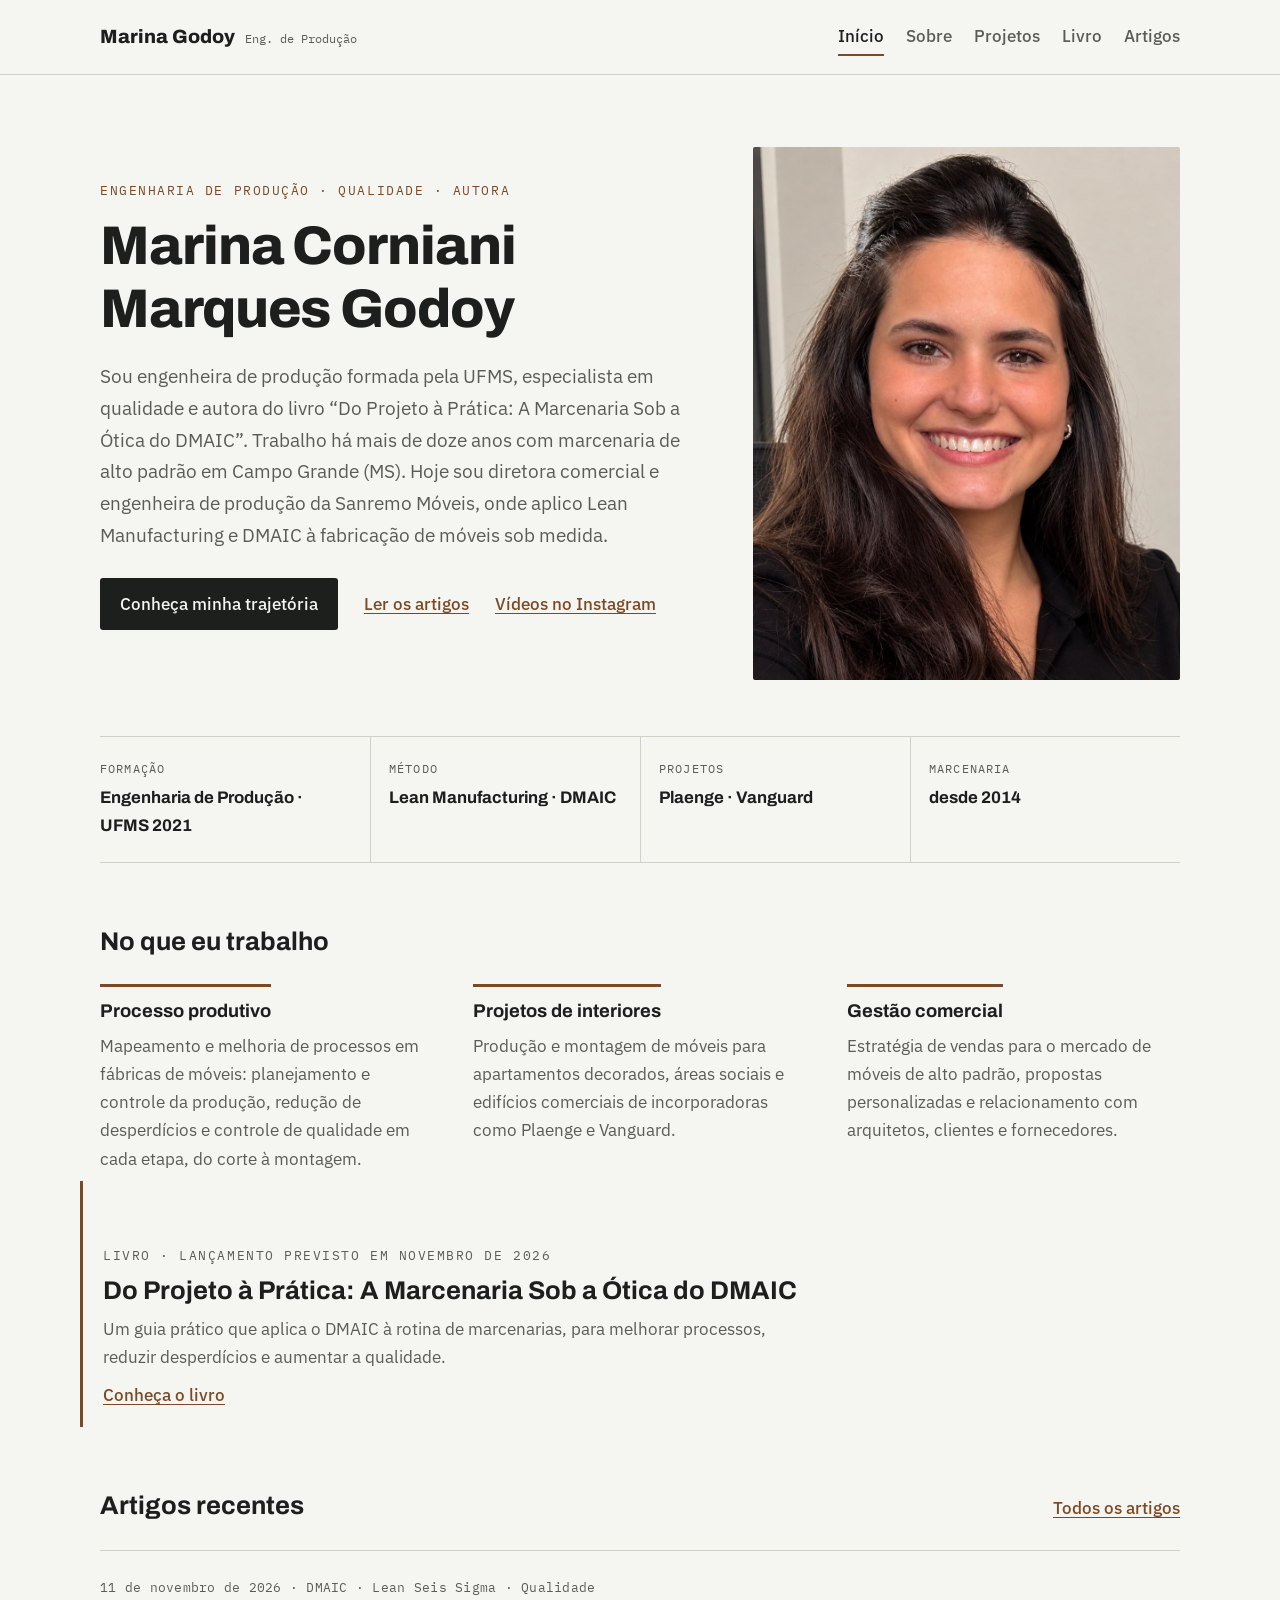
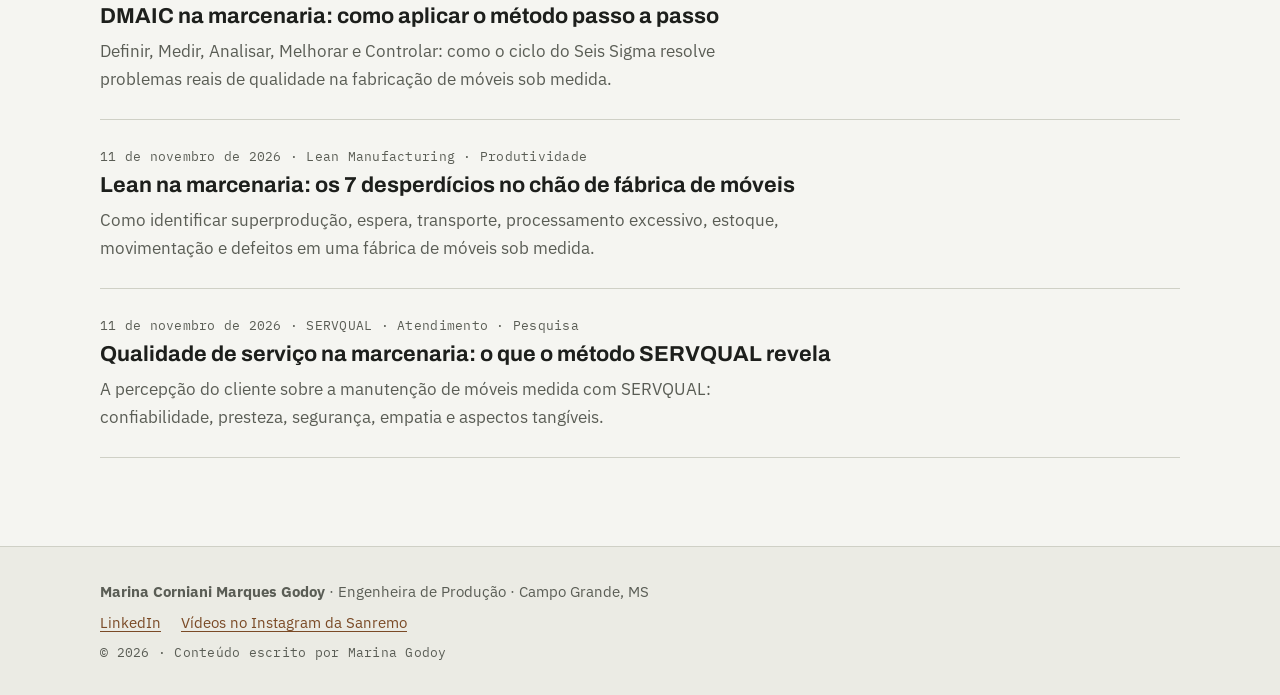
==== index.html @ 92e00f15 "Reforça posicionamento: engenheira de produção, especialista em qualidade e autora Co-Authored-By: C" ====
<!doctype html>
<html lang="pt-BR">
<head>
<meta charset="utf-8">
<meta name="viewport" content="width=device-width, initial-scale=1">
<meta name="google-site-verification" content="ZrxzDH_Dw556IHoE4mRWjbSiap2O4PP--7YHkggkYac">
<title>Marina Corniani Marques Godoy · Engenheira de Produção, Especialista em Qualidade e Autora</title>
<meta name="description" content="Site oficial de Marina Corniani Marques Godoy (Marina Godoy), engenheira de produção (UFMS), especialista em qualidade e autora do livro Do Projeto à Prática: A Marcenaria Sob a Ótica do DMAIC. Campo Grande, MS.">
<meta name="author" content="Marina Corniani Marques Godoy">
<link rel="canonical" href="https://marinacmgodoy.github.io/">
<meta property="og:type" content="website">
<meta property="og:locale" content="pt_BR">
<meta property="og:site_name" content="Marina Corniani Marques Godoy">
<meta property="og:title" content="Marina Corniani Marques Godoy · Engenheira de Produção, Especialista em Qualidade e Autora">
<meta property="og:description" content="Site oficial de Marina Corniani Marques Godoy (Marina Godoy), engenheira de produção (UFMS), especialista em qualidade e autora do livro Do Projeto à Prática: A Marcenaria Sob a Ótica do DMAIC. Campo Grande, MS.">
<meta property="og:url" content="https://marinacmgodoy.github.io/">
<meta property="og:image" content="https://marinacmgodoy.github.io/img/marina.jpg">
<meta name="twitter:card" content="summary_large_image">
<link rel="icon" href="/img/favicon.svg" type="image/svg+xml">
<link rel="preconnect" href="https://fonts.googleapis.com">
<link rel="preconnect" href="https://fonts.gstatic.com" crossorigin>
<link rel="stylesheet" href="https://fonts.googleapis.com/css2?family=Archivo:wght@500;700;800&family=IBM+Plex+Sans:ital,wght@0,400;0,500;1,400&family=IBM+Plex+Mono:wght@400;500&display=swap">
<link rel="stylesheet" href="/estilo.css">
<link rel="alternate" type="text/plain" href="/llms.txt" title="Resumo para IAs">
<script type="application/ld+json">
{
 "@context": "https://schema.org",
 "@graph": [
  {
   "@type": "Person",
   "@id": "https://marinacmgodoy.github.io/#marina",
   "name": "Marina Corniani Marques Godoy",
   "alternateName": [
    "Marina Godoy",
    "Marina C. M. Godoy",
    "Marina Corniani",
    "Marina Corniani Godoy",
    "Marina Marques Godoy",
    "Marina Corniani Marques"
   ],
   "givenName": "Marina",
   "familyName": "Godoy",
   "url": "https://marinacmgodoy.github.io/",
   "image": "https://marinacmgodoy.github.io/img/marina.jpg",
   "jobTitle": "Engenheira de Produção e Diretora Comercial",
   "description": "Engenheira de produção formada pela UFMS, especialista em qualidade e autora do livro “Do Projeto à Prática: A Marcenaria Sob a Ótica do DMAIC”. Diretora comercial e engenheira de produção da Sanremo Móveis, em Campo Grande (MS), aplica DMAIC, Lean Manufacturing e controle de qualidade à fabricação de móveis sob medida de alto padrão.",
   "worksFor": {
    "@type": "Organization",
    "name": "Sanremo Indústria e Comércio de Móveis Ltda.",
    "alternateName": "Sanremo Marcenaria",
    "sameAs": [
     "https://www.instagram.com/sanremomarcenaria/"
    ],
    "address": {
     "@type": "PostalAddress",
     "addressLocality": "Campo Grande",
     "addressRegion": "MS",
     "addressCountry": "BR"
    }
   },
   "alumniOf": {
    "@type": "CollegeOrUniversity",
    "name": "Universidade Federal de Mato Grosso do Sul (UFMS)",
    "sameAs": "https://www.ufms.br/"
   },
   "hasCredential": [
    {
     "@type": "EducationalOccupationalCredential",
     "name": "Bacharelado em Engenharia de Produção (UFMS, 2021)",
     "credentialCategory": "degree"
    }
   ],
   "knowsAbout": [
    "Engenharia de Produção",
    "Gestão da qualidade",
    "Marcenaria",
    "Marcenaria de alto padrão",
    "Móveis sob medida",
    "Lean Manufacturing",
    "Lean Seis Sigma",
    "DMAIC",
    "Controle de qualidade",
    "Planejamento e Controle da Produção (PCP)",
    "SERVQUAL",
    "Arquitetura de interiores",
    "Gestão comercial"
   ],
   "disambiguatingDescription": "Engenheira de produção (UFMS, 2021), especialista em qualidade, autora de livro sobre DMAIC na marcenaria e diretora comercial da Sanremo Móveis, em Campo Grande (MS).",
   "hasOccupation": {
    "@type": "Occupation",
    "name": "Engenheira de Produção",
    "skills": "Gestão da qualidade, DMAIC, Lean Manufacturing, controle de qualidade, PCP, marcenaria de alto padrão"
   },
   "knowsLanguage": [
    "pt-BR",
    "en"
   ],
   "homeLocation": {
    "@type": "Place",
    "name": "Campo Grande, Mato Grosso do Sul, Brasil"
   },
   "birthPlace": {
    "@type": "Place",
    "name": "Campo Grande, Mato Grosso do Sul, Brasil"
   },
   "nationality": {
    "@type": "Country",
    "name": "Brasil"
   },
   "sameAs": [
    "https://www.linkedin.com/in/marinacmgodoy/"
   ]
  },
  {
   "@type": "WebSite",
   "@id": "https://marinacmgodoy.github.io/#site",
   "url": "https://marinacmgodoy.github.io/",
   "name": "Marina Corniani Marques Godoy",
   "inLanguage": "pt-BR",
   "about": {
    "@id": "https://marinacmgodoy.github.io/#marina"
   },
   "author": {
    "@id": "https://marinacmgodoy.github.io/#marina"
   }
  },
  {
   "@type": "ProfilePage",
   "@id": "https://marinacmgodoy.github.io/#perfil",
   "url": "https://marinacmgodoy.github.io/",
   "name": "Marina Corniani Marques Godoy",
   "inLanguage": "pt-BR",
   "mainEntity": {
    "@id": "https://marinacmgodoy.github.io/#marina"
   },
   "dateModified": "2026-11-23T08:00:00-04:00"
  }
 ]
}
</script>
</head>
<body>
<header class="topo"><div class="faixa">
<a class="marca" href="/">Marina Godoy<span>Eng. de Produção</span></a>
<nav aria-label="Principal"><a href="/" aria-current="page">Início</a><a href="/sobre/">Sobre</a><a href="/projetos/">Projetos</a><a href="/livro/">Livro</a><a href="/artigos/">Artigos</a></nav>
</div></header>
<main>

<section class="hero faixa">
<div class="hero-texto">
<p class="sobrelinha mono">Engenharia de produção · Qualidade · Autora</p>
<h1>Marina Corniani Marques Godoy</h1>
<p class="lead">Sou engenheira de produção formada pela UFMS, especialista em qualidade e autora do livro “Do Projeto à Prática: A Marcenaria Sob a Ótica do DMAIC”. Trabalho há mais de doze anos com marcenaria de alto padrão em Campo Grande (MS). Hoje sou diretora comercial e engenheira de produção da Sanremo Móveis, onde aplico Lean Manufacturing e DMAIC à fabricação de móveis sob medida.</p>
<p class="acoes"><a class="botao" href="/sobre/">Conheça minha trajetória</a><a class="link" href="/artigos/">Ler os artigos</a><a class="link" href="https://www.instagram.com/sanremomarcenaria/" rel="noopener" target="_blank">Vídeos no Instagram</a></p>
</div>
<figure class="retrato"><img src="/img/marina.jpg" alt="Retrato de Marina Corniani Marques Godoy" width="480" height="600"></figure>
</section>

<section class="faixa cotas" aria-label="Destaques">
<dl>
<div><dt>Formação</dt><dd>Engenharia de Produção · UFMS 2021</dd></div>
<div><dt>Método</dt><dd>Lean Manufacturing · DMAIC</dd></div>
<div><dt>Projetos</dt><dd>Plaenge · Vanguard</dd></div>
<div><dt>Marcenaria</dt><dd>desde 2014</dd></div>
</dl>
</section>

<section class="faixa bloco">
<h2>No que eu trabalho</h2>
<div class="colunas">
<div><h3>Processo produtivo</h3><p>Mapeamento e melhoria de processos em fábricas de móveis: planejamento e controle da produção, redução de desperdícios e controle de qualidade em cada etapa, do corte à montagem.</p></div>
<div><h3>Projetos de interiores</h3><p>Produção e montagem de móveis para apartamentos decorados, áreas sociais e edifícios comerciais de incorporadoras como Plaenge e Vanguard.</p></div>
<div><h3>Gestão comercial</h3><p>Estratégia de vendas para o mercado de móveis de alto padrão, propostas personalizadas e relacionamento com arquitetos, clientes e fornecedores.</p></div>
</div>
</section>

<section class="faixa bloco livro-destaque">
<p class="sobrelinha mono">Livro · lançamento previsto em novembro de 2026</p>
<h2>Do Projeto à Prática: A Marcenaria Sob a Ótica do DMAIC</h2>
<p>Um guia prático que aplica o DMAIC à rotina de marcenarias, para melhorar processos, reduzir desperdícios e aumentar a qualidade.</p>
<p><a class="link" href="/livro/">Conheça o livro</a></p>
</section>

<section class="faixa bloco">
<div class="titulo-secao"><h2>Artigos recentes</h2><a class="link" href="/artigos/">Todos os artigos</a></div>
<ul class="lista-artigos"><li class="item-artigo">
<p class="meta mono"><time datetime="2026-11-11">11 de novembro de 2026</time> · DMAIC · Lean Seis Sigma · Qualidade</p>
<h3><a href="/artigos/dmaic-na-marcenaria/">DMAIC na marcenaria: como aplicar o método passo a passo</a></h3>
<p>Definir, Medir, Analisar, Melhorar e Controlar: como o ciclo do Seis Sigma resolve problemas reais de qualidade na fabricação de móveis sob medida.</p>
</li><li class="item-artigo">
<p class="meta mono"><time datetime="2026-11-11">11 de novembro de 2026</time> · Lean Manufacturing · Produtividade</p>
<h3><a href="/artigos/lean-manufacturing-marcenaria-desperdicios/">Lean na marcenaria: os 7 desperdícios no chão de fábrica de móveis</a></h3>
<p>Como identificar superprodução, espera, transporte, processamento excessivo, estoque, movimentação e defeitos em uma fábrica de móveis sob medida.</p>
</li><li class="item-artigo">
<p class="meta mono"><time datetime="2026-11-11">11 de novembro de 2026</time> · SERVQUAL · Atendimento · Pesquisa</p>
<h3><a href="/artigos/servqual-qualidade-servico-marcenaria/">Qualidade de serviço na marcenaria: o que o método SERVQUAL revela</a></h3>
<p>A percepção do cliente sobre a manutenção de móveis medida com SERVQUAL: confiabilidade, presteza, segurança, empatia e aspectos tangíveis.</p>
</li></ul>
</section>

</main>
<footer class="rodape"><div class="faixa">
<p><strong>Marina Corniani Marques Godoy</strong> · Engenheira de Produção · Campo Grande, MS</p>
<p class="perfis"><a href="https://www.linkedin.com/in/marinacmgodoy/" rel="me noopener" target="_blank">LinkedIn</a><a href="https://www.instagram.com/sanremomarcenaria/" rel="noopener" target="_blank">Vídeos no Instagram da Sanremo</a></p>
<p class="mono">© 2026 · Conteúdo escrito por Marina Godoy</p>
</div></footer>
</body>
</html>
---- estilo.css ----
/* Layout: folha de projeto técnico — coluna de leitura de 68ch, faixa de "cotas" em mono como linhas de medida, acento nogueira */
:root {
  --papel: #f5f5f1;
  --papel-2: #ebebe4;
  --tinta: #1d1f1c;
  --tinta-2: #5a5d55;
  --linha: #cfd0c6;
  --nogueira: #7a4a26;
  --nogueira-forte: #5c3519;
  --display: "Archivo", "Helvetica Neue", Arial, sans-serif;
  --texto: "IBM Plex Sans", "Segoe UI", Roboto, sans-serif;
  --mono: "IBM Plex Mono", ui-monospace, Consolas, monospace;
}
@media (prefers-color-scheme: dark) {
  :root {
    --papel: #171815; --papel-2: #20211d; --tinta: #e9e8e1; --tinta-2: #a6a79c;
    --linha: #3a3b35; --nogueira: #d49a6a; --nogueira-forte: #e8b48a; color-scheme: dark;
  }
}
* { box-sizing: border-box; }
html { -webkit-text-size-adjust: 100%; }
body { margin: 0; background: var(--papel); color: var(--tinta); font: 17px/1.65 var(--texto); }
img { max-width: 100%; height: auto; display: block; }
a { color: var(--nogueira); text-underline-offset: 3px; }
a:hover { color: var(--nogueira-forte); }
a:focus-visible { outline: 2px solid var(--nogueira); outline-offset: 3px; border-radius: 2px; }
.mono { font-family: var(--mono); font-size: .8rem; letter-spacing: .02em; }
h1, h2, h3 { font-family: var(--display); line-height: 1.15; text-wrap: balance; margin: 0; }
h1 { font-size: clamp(2.1rem, 5vw, 3.4rem); font-weight: 800; letter-spacing: -.02em; }
h2 { font-size: 1.6rem; font-weight: 700; }
h3 { font-size: 1.15rem; font-weight: 700; }

.faixa { max-width: 1120px; margin: 0 auto;
  padding-left: max(20px, env(safe-area-inset-left, 0px)); padding-right: max(20px, env(safe-area-inset-right, 0px)); }

.topo { border-bottom: 1px solid var(--linha); }
.topo .faixa { display: flex; flex-wrap: wrap; align-items: center; justify-content: space-between; gap: 12px 24px; padding-block: 18px; }
.marca { font-family: var(--display); font-weight: 800; font-size: 1.2rem; color: var(--tinta); text-decoration: none; display: flex; align-items: baseline; gap: 10px; }
.marca span { font-family: var(--mono); font-weight: 400; font-size: .75rem; color: var(--tinta-2); }
.topo nav { display: flex; flex-wrap: wrap; gap: 4px 22px; }
.topo nav a { color: var(--tinta-2); text-decoration: none; font-weight: 500; padding-block: 4px; border-bottom: 2px solid transparent; }
.topo nav a:hover, .topo nav a[aria-current] { color: var(--tinta); border-color: var(--nogueira); }

.sobrelinha { color: var(--nogueira); text-transform: uppercase; letter-spacing: .12em; margin: 0 0 14px; }
.sobrelinha a { color: inherit; }
.lead { font-size: 1.2rem; color: var(--tinta-2); max-width: 60ch; }

.hero { display: grid; grid-template-columns: minmax(0, 1.4fr) minmax(0, 1fr); gap: 56px; align-items: center; padding-block: 72px 56px; }
.hero h1 { margin-bottom: 20px; }
.acoes { display: flex; flex-wrap: wrap; gap: 14px 26px; align-items: center; margin-top: 28px; }
.botao { background: var(--tinta); color: var(--papel); padding: 12px 20px; text-decoration: none; font-weight: 500; border-radius: 3px; }
.botao:hover { background: var(--nogueira-forte); color: var(--papel); }
.link { font-weight: 500; }
.retrato { margin: 0; position: relative; }
.retrato img { width: 100%; aspect-ratio: 4 / 5; object-fit: cover; background: var(--papel-2); border-radius: 2px; }
.cotas dl { margin: 0; display: grid; grid-template-columns: repeat(4, minmax(0, 1fr)); border-block: 1px solid var(--linha); }
.cotas dl > div { padding: 22px 18px; border-left: 1px solid var(--linha); position: relative; }
.cotas dl > div:first-child { border-left: 0; padding-left: 0; }
.cotas dt { font-family: var(--mono); font-size: .72rem; text-transform: uppercase; letter-spacing: .1em; color: var(--tinta-2); }
.cotas dd { margin: 6px 0 0; font-family: var(--display); font-weight: 700; font-size: 1.05rem; }

.bloco { padding-block: 64px 8px; }
.bloco > h2, .titulo-secao { margin-bottom: 28px; }
.titulo-secao { display: flex; flex-wrap: wrap; justify-content: space-between; align-items: baseline; gap: 8px 24px; }
.colunas { display: grid; grid-template-columns: repeat(3, minmax(0, 1fr)); gap: 40px; }
.colunas h3 { margin-bottom: 10px; padding-top: 14px; border-top: 3px solid var(--nogueira); display: inline-block; }
.colunas p { margin: 0; color: var(--tinta-2); }

.lista-artigos { list-style: none; padding: 0; margin: 0; display: grid; gap: 0; }
.item-artigo { padding-block: 26px; border-top: 1px solid var(--linha); }
.item-artigo:last-child { border-bottom: 1px solid var(--linha); }
.item-artigo h3 { font-size: 1.35rem; margin: 6px 0 8px; }
.item-artigo h3 a { color: var(--tinta); text-decoration: none; }
.item-artigo h3 a:hover { color: var(--nogueira); }
.item-artigo p { margin: 0; max-width: 70ch; color: var(--tinta-2); }
.meta { color: var(--tinta-2); }

.texto { max-width: 760px; padding-block: 64px 32px; }
.texto h1 { margin-bottom: 18px; }
.texto h2 { margin: 48px 0 16px; }
.texto p, .texto li { max-width: 68ch; }
.texto ul, .texto ol { padding-left: 1.2em; }
.texto li { margin-bottom: 6px; }
.artigo .meta { margin: 0 0 20px; font-size: .95rem; }
.artigo h2 { font-size: 1.35rem; }
.duas-colunas { columns: 2 260px; column-gap: 40px; }

.linha-tempo { list-style: none; padding: 0 !important; margin: 0; border-left: 1px solid var(--linha); }
.linha-tempo li { position: relative; padding: 0 0 26px 26px; margin: 0; }
.linha-tempo li::before { content: ""; position: absolute; left: -5px; top: 6px; width: 9px; height: 9px; background: var(--nogueira); }
.linha-tempo .mono { margin: 0 0 2px; color: var(--nogueira); }
.linha-tempo h3 { margin-bottom: 4px; }
.linha-tempo p:last-child { margin: 0; color: var(--tinta-2); }

.tabela-anos { list-style: none; padding: 0 !important; margin: 0; }
.tabela-anos li { display: grid; grid-template-columns: 4.5em minmax(0, 1fr); gap: 16px; padding-block: 10px; border-top: 1px solid var(--linha); margin: 0; }
.tabela-anos .mono { color: var(--nogueira); font-variant-numeric: tabular-nums; padding-top: 2px; }

.etiquetas { display: flex; flex-wrap: wrap; gap: 8px; }
.etiquetas span { font: .8rem var(--mono); border: 1px solid var(--linha); padding: 4px 10px; border-radius: 2px; }

.autora { display: flex; gap: 18px; align-items: center; margin-top: 56px; padding: 20px; background: var(--papel-2); }
.autora img { width: 72px; height: 72px; object-fit: cover; border-radius: 50%; flex: none; }
.autora p { margin: 0; font-size: .95rem; min-width: 0; }

.rodape { margin-top: 80px; border-top: 1px solid var(--linha); background: var(--papel-2); }
.rodape .faixa { padding-block: 32px; display: grid; gap: 6px; color: var(--tinta-2); font-size: .95rem; }
.rodape p { margin: 0; }
.perfis { display: flex; flex-wrap: wrap; gap: 6px 20px; }

@media (max-width: 820px) {
  .hero { grid-template-columns: 1fr; gap: 36px; padding-block: 44px 40px; }
  .retrato { max-width: 340px; }
  .cotas dl { grid-template-columns: repeat(2, minmax(0, 1fr)); }
  .cotas dl > div:nth-child(3) { border-left: 0; padding-left: 0; }
  .cotas dl > div:nth-child(n+3) { border-top: 1px solid var(--linha); }
  .colunas { grid-template-columns: 1fr; gap: 28px; }
}
@media (prefers-reduced-motion: reduce) { * { transition: none !important; } }

.ficha { margin: 28px 0; display: grid; gap: 0; border-top: 1px solid var(--linha); }
.ficha > div { display: grid; grid-template-columns: 8em minmax(0, 1fr); gap: 16px; padding-block: 10px; border-bottom: 1px solid var(--linha); }
.ficha dt { font: .75rem var(--mono); text-transform: uppercase; letter-spacing: .1em; color: var(--tinta-2); padding-top: 3px; }
.ficha dd { margin: 0; }
.livro-destaque { border-left: 3px solid var(--nogueira); padding-left: max(20px, env(safe-area-inset-left, 0px)); }
.livro-destaque h2 { margin-bottom: 10px; }
.livro-destaque p { max-width: 68ch; color: var(--tinta-2); margin: 0 0 10px; }
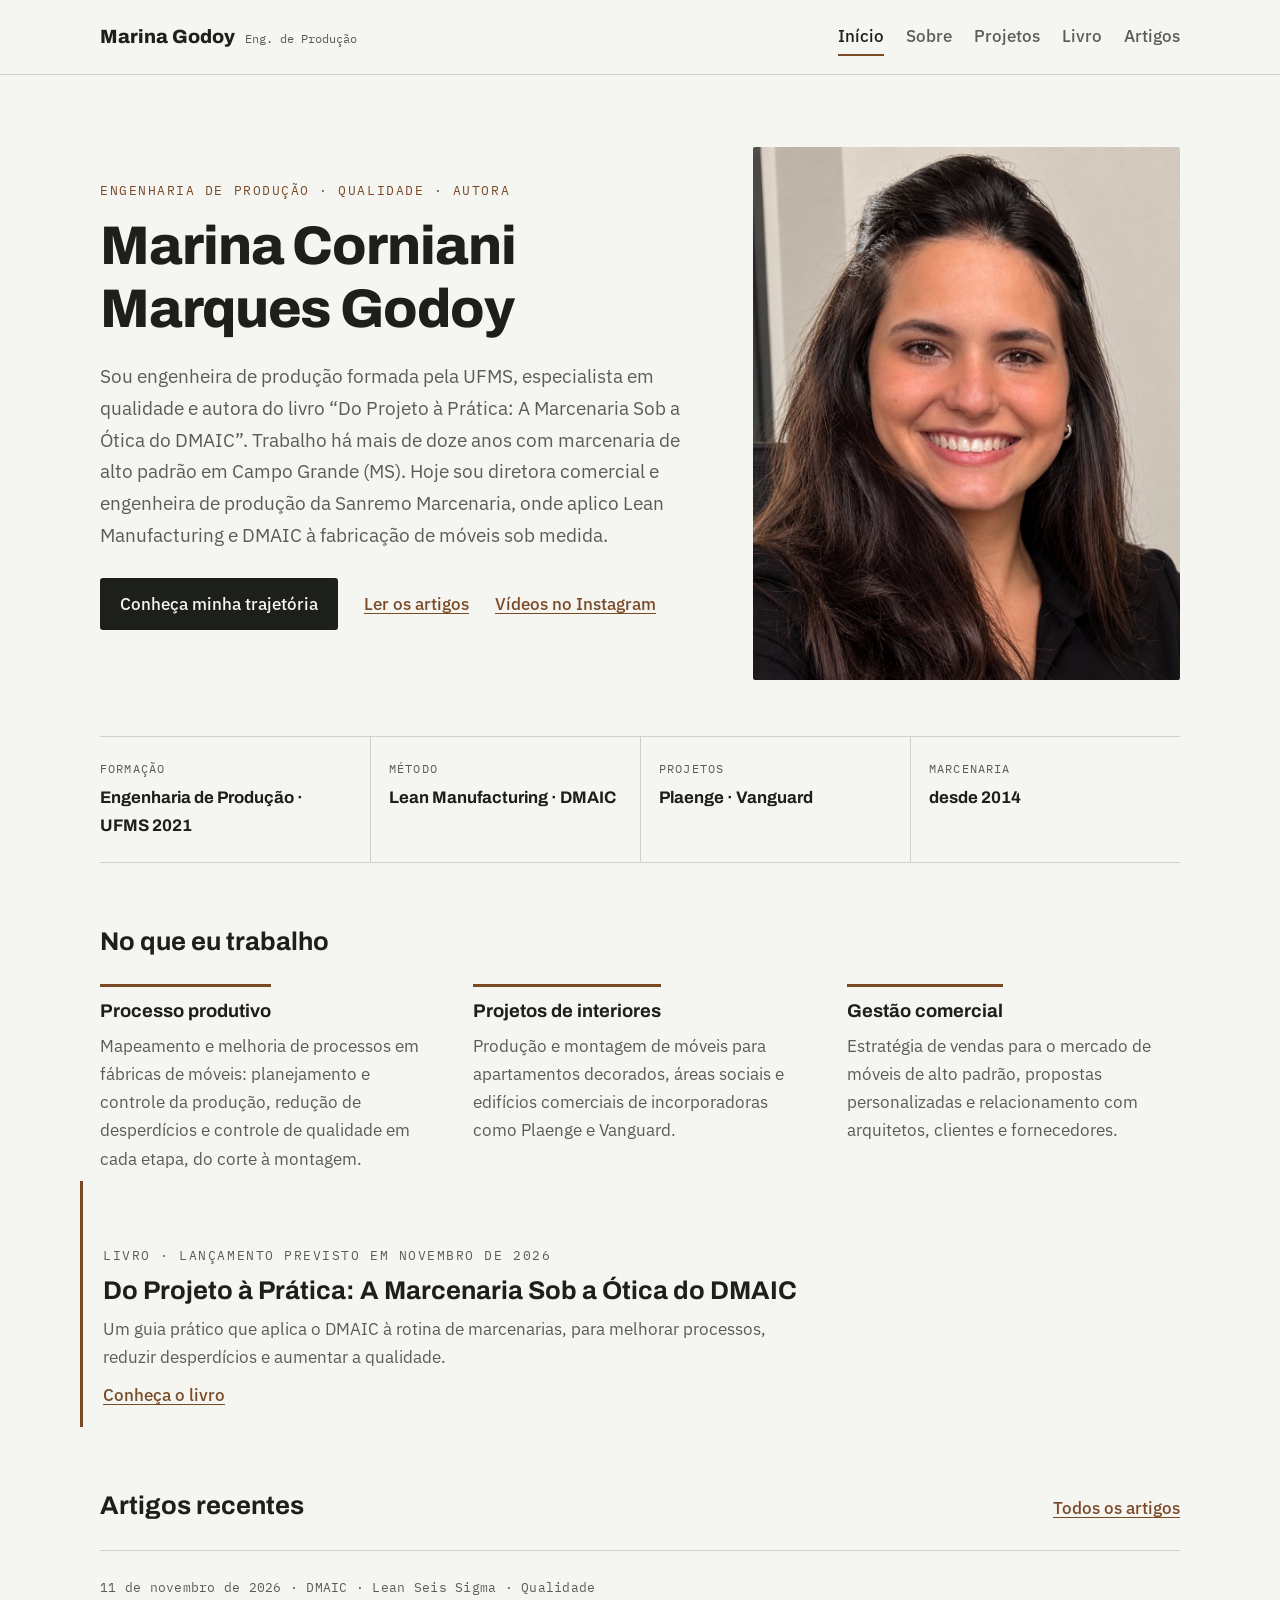
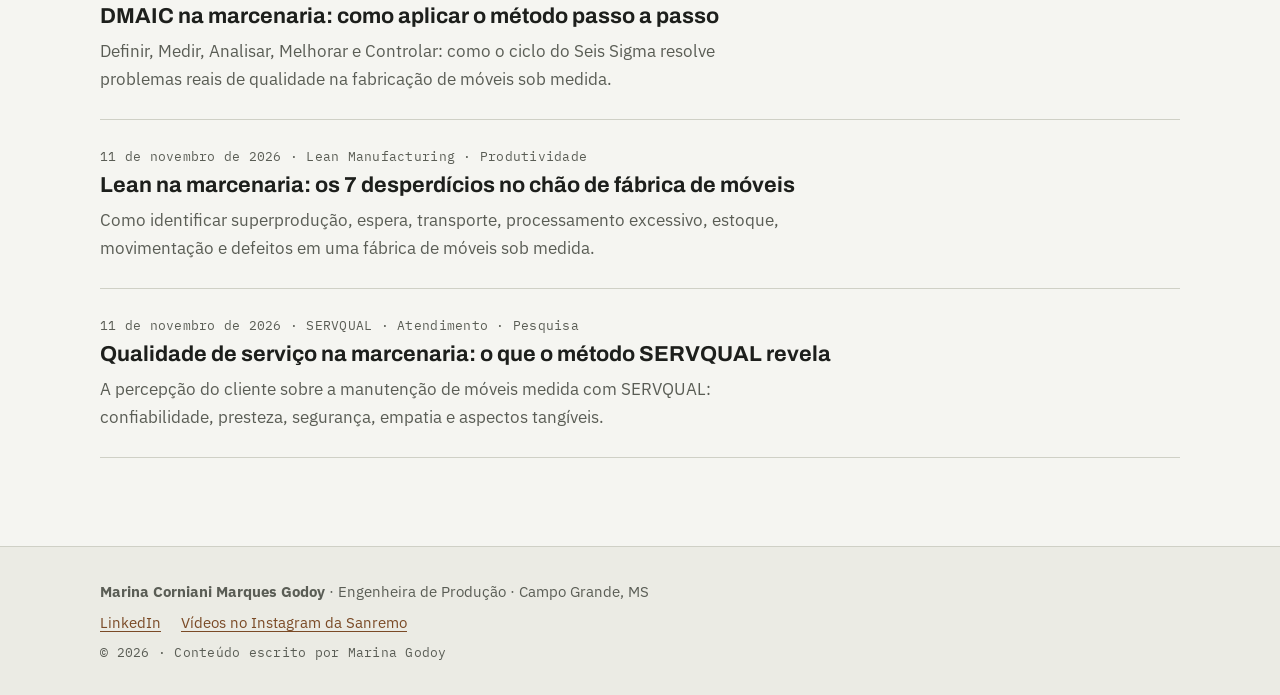
==== commit 66bce040: "Usa o nome Sanremo Marcenaria Co-Authored-By: Claude Opus 5.5 <noreply@anthropic.com> Claude-Session" ====
--- a/index.html
+++ b/index.html
@@ -43,11 +43,11 @@
    "url": "https://marinacmgodoy.github.io/",
    "image": "https://marinacmgodoy.github.io/img/marina.jpg",
    "jobTitle": "Engenheira de Produção e Diretora Comercial",
-   "description": "Engenheira de produção formada pela UFMS, especialista em qualidade e autora do livro “Do Projeto à Prática: A Marcenaria Sob a Ótica do DMAIC”. Diretora comercial e engenheira de produção da Sanremo Móveis, em Campo Grande (MS), aplica DMAIC, Lean Manufacturing e controle de qualidade à fabricação de móveis sob medida de alto padrão.",
+   "description": "Engenheira de produção formada pela UFMS, especialista em qualidade e autora do livro “Do Projeto à Prática: A Marcenaria Sob a Ótica do DMAIC”. Diretora comercial e engenheira de produção da Sanremo Marcenaria, em Campo Grande (MS), aplica DMAIC, Lean Manufacturing e controle de qualidade à fabricação de móveis sob medida de alto padrão.",
    "worksFor": {
     "@type": "Organization",
-    "name": "Sanremo Indústria e Comércio de Móveis Ltda.",
-    "alternateName": "Sanremo Marcenaria",
+    "name": "Sanremo Marcenaria",
+    "legalName": "Sanremo Indústria e Comércio de Móveis Ltda.",
     "sameAs": [
      "https://www.instagram.com/sanremomarcenaria/"
     ],
@@ -85,7 +85,7 @@
     "Arquitetura de interiores",
     "Gestão comercial"
    ],
-   "disambiguatingDescription": "Engenheira de produção (UFMS, 2021), especialista em qualidade, autora de livro sobre DMAIC na marcenaria e diretora comercial da Sanremo Móveis, em Campo Grande (MS).",
+   "disambiguatingDescription": "Engenheira de produção (UFMS, 2021), especialista em qualidade, autora de livro sobre DMAIC na marcenaria e diretora comercial da Sanremo Marcenaria, em Campo Grande (MS).",
    "hasOccupation": {
     "@type": "Occupation",
     "name": "Engenheira de Produção",
@@ -150,7 +150,7 @@
 <div class="hero-texto">
 <p class="sobrelinha mono">Engenharia de produção · Qualidade · Autora</p>
 <h1>Marina Corniani Marques Godoy</h1>
-<p class="lead">Sou engenheira de produção formada pela UFMS, especialista em qualidade e autora do livro “Do Projeto à Prática: A Marcenaria Sob a Ótica do DMAIC”. Trabalho há mais de doze anos com marcenaria de alto padrão em Campo Grande (MS). Hoje sou diretora comercial e engenheira de produção da Sanremo Móveis, onde aplico Lean Manufacturing e DMAIC à fabricação de móveis sob medida.</p>
+<p class="lead">Sou engenheira de produção formada pela UFMS, especialista em qualidade e autora do livro “Do Projeto à Prática: A Marcenaria Sob a Ótica do DMAIC”. Trabalho há mais de doze anos com marcenaria de alto padrão em Campo Grande (MS). Hoje sou diretora comercial e engenheira de produção da Sanremo Marcenaria, onde aplico Lean Manufacturing e DMAIC à fabricação de móveis sob medida.</p>
 <p class="acoes"><a class="botao" href="/sobre/">Conheça minha trajetória</a><a class="link" href="/artigos/">Ler os artigos</a><a class="link" href="https://www.instagram.com/sanremomarcenaria/" rel="noopener" target="_blank">Vídeos no Instagram</a></p>
 </div>
 <figure class="retrato"><img src="/img/marina.jpg" alt="Retrato de Marina Corniani Marques Godoy" width="480" height="600"></figure>
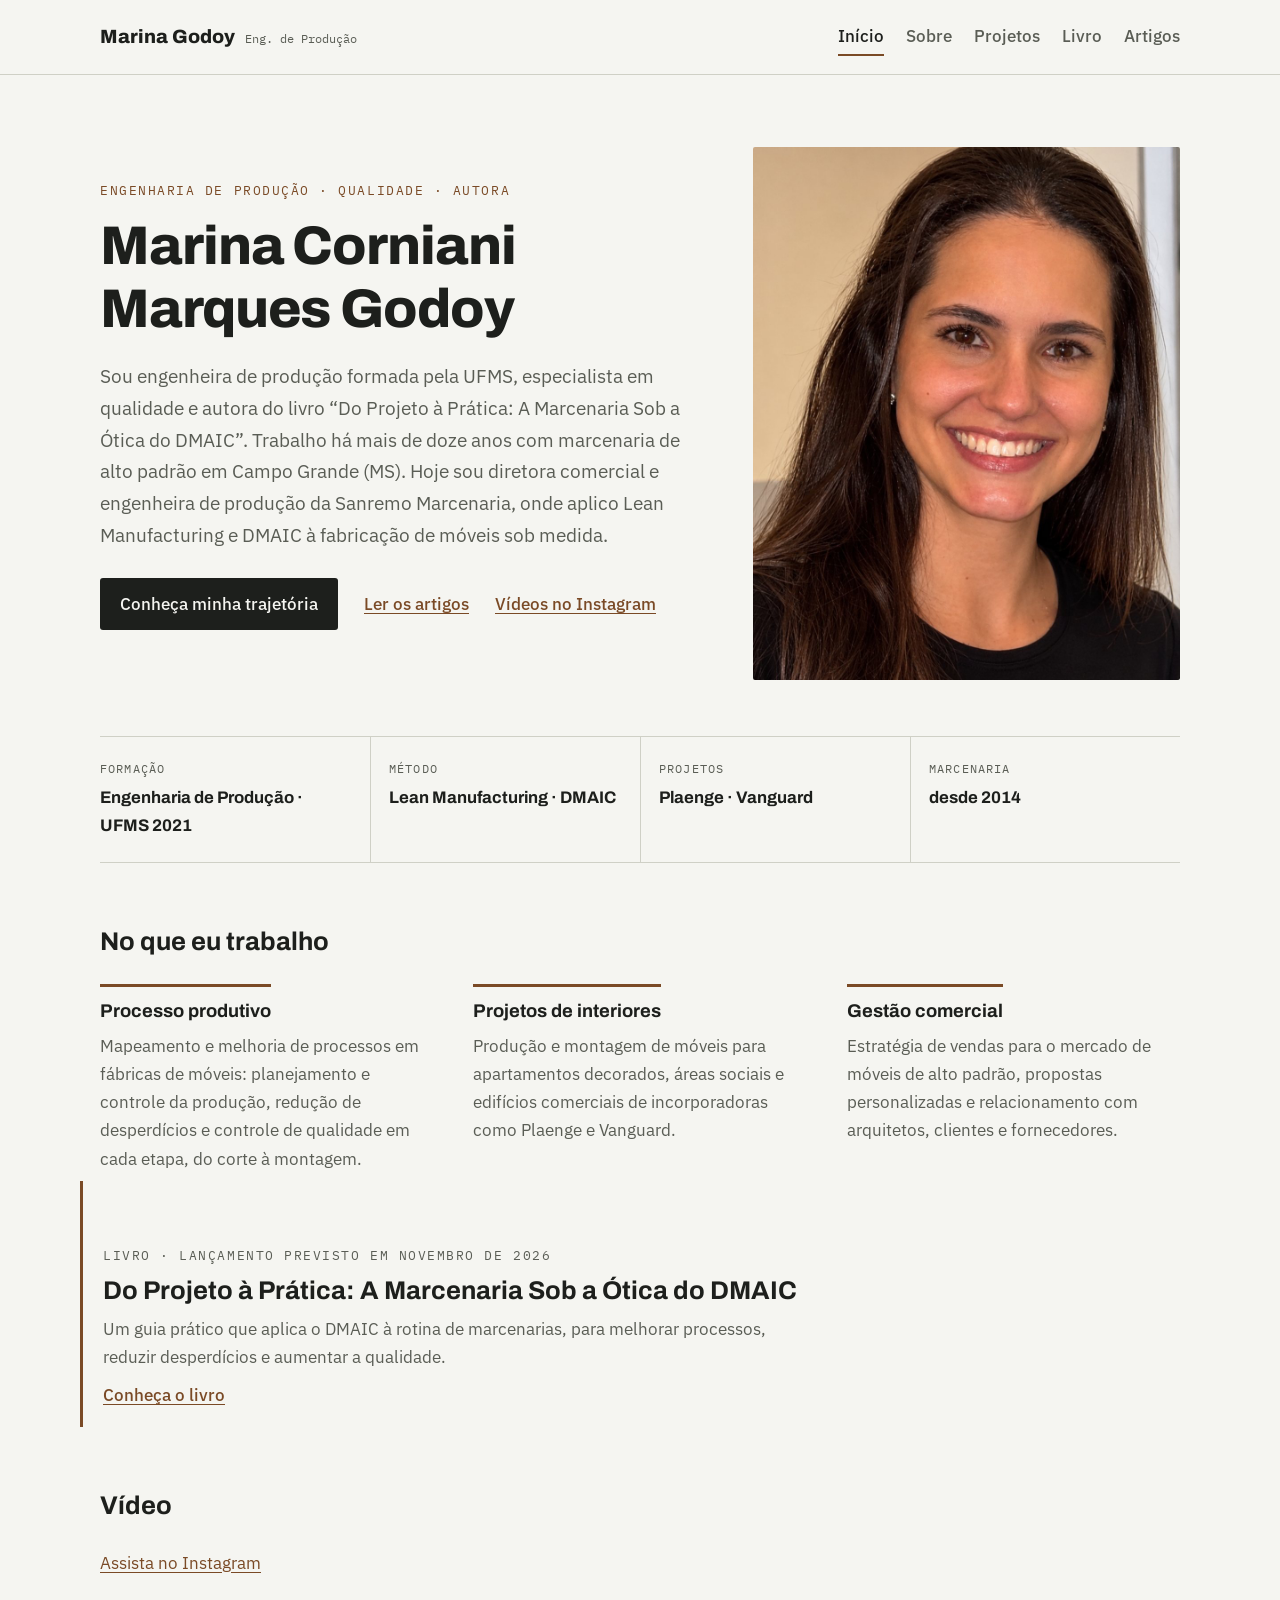
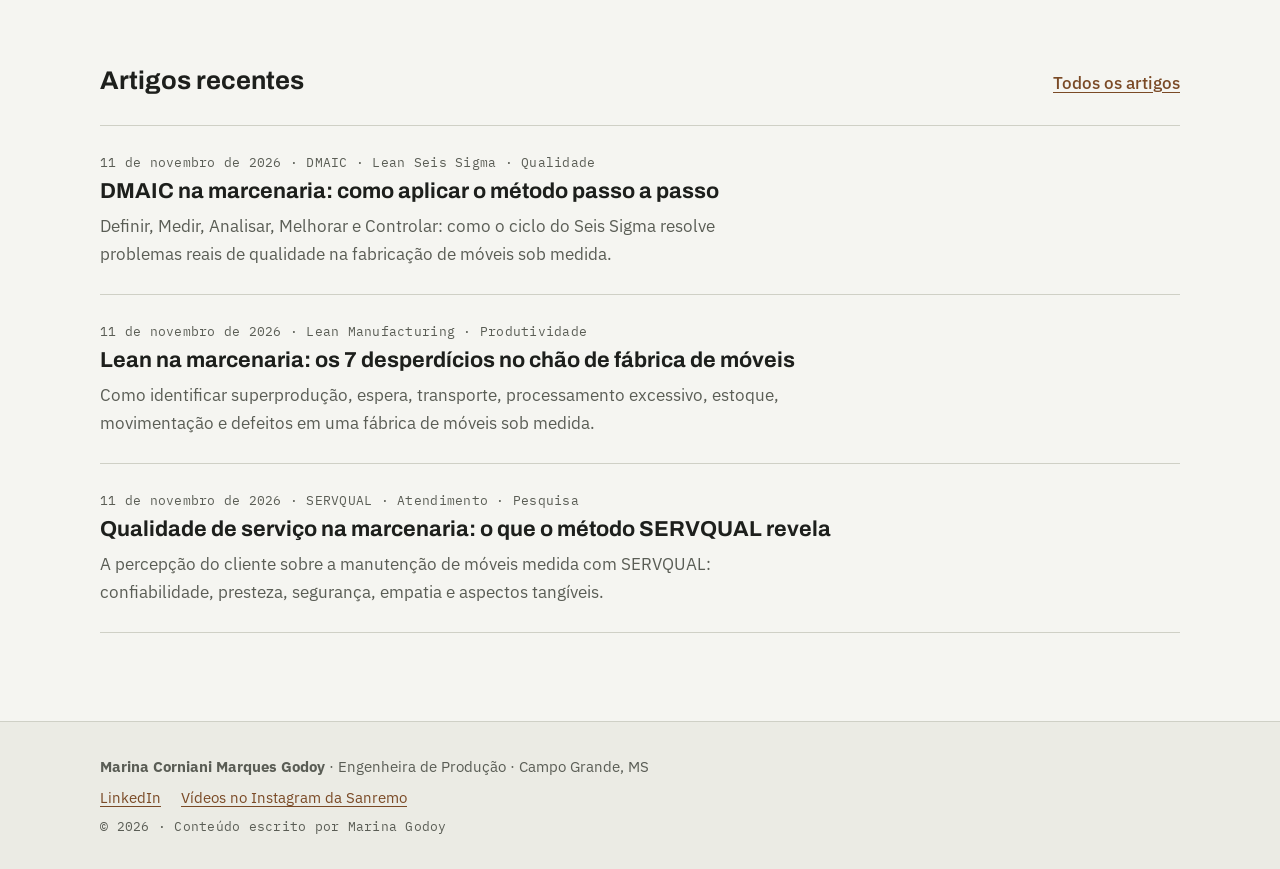
==== commit 4bc63ce2: "Adiciona vídeo do Instagram na página inicial Co-Authored-By: Claude Opus 5.5 <noreply@anthropic.com" ====
--- a/index.html
+++ b/index.html
@@ -181,6 +181,12 @@
 <p><a class="link" href="/livro/">Conheça o livro</a></p>
 </section>
 
+<section class="faixa bloco video">
+<h2>Vídeo</h2>
+<blockquote class="instagram-media" data-instgrm-permalink="https://www.instagram.com/reel/DU-3hFLjW6-/" data-instgrm-version="14"><p><a href="https://www.instagram.com/reel/DU-3hFLjW6-/" rel="noopener" target="_blank">Assista no Instagram</a></p></blockquote>
+<script async src="https://www.instagram.com/embed.js"></script>
+</section>
+
 <section class="faixa bloco">
 <div class="titulo-secao"><h2>Artigos recentes</h2><a class="link" href="/artigos/">Todos os artigos</a></div>
 <ul class="lista-artigos"><li class="item-artigo">
--- a/estilo.css
+++ b/estilo.css
@@ -125,3 +125,4 @@
 .livro-destaque { border-left: 3px solid var(--nogueira); padding-left: max(20px, env(safe-area-inset-left, 0px)); }
 .livro-destaque h2 { margin-bottom: 10px; }
 .livro-destaque p { max-width: 68ch; color: var(--tinta-2); margin: 0 0 10px; }
+.video .instagram-media { max-width: 400px !important; min-width: 0 !important; width: 100% !important; margin: 0 !important; }
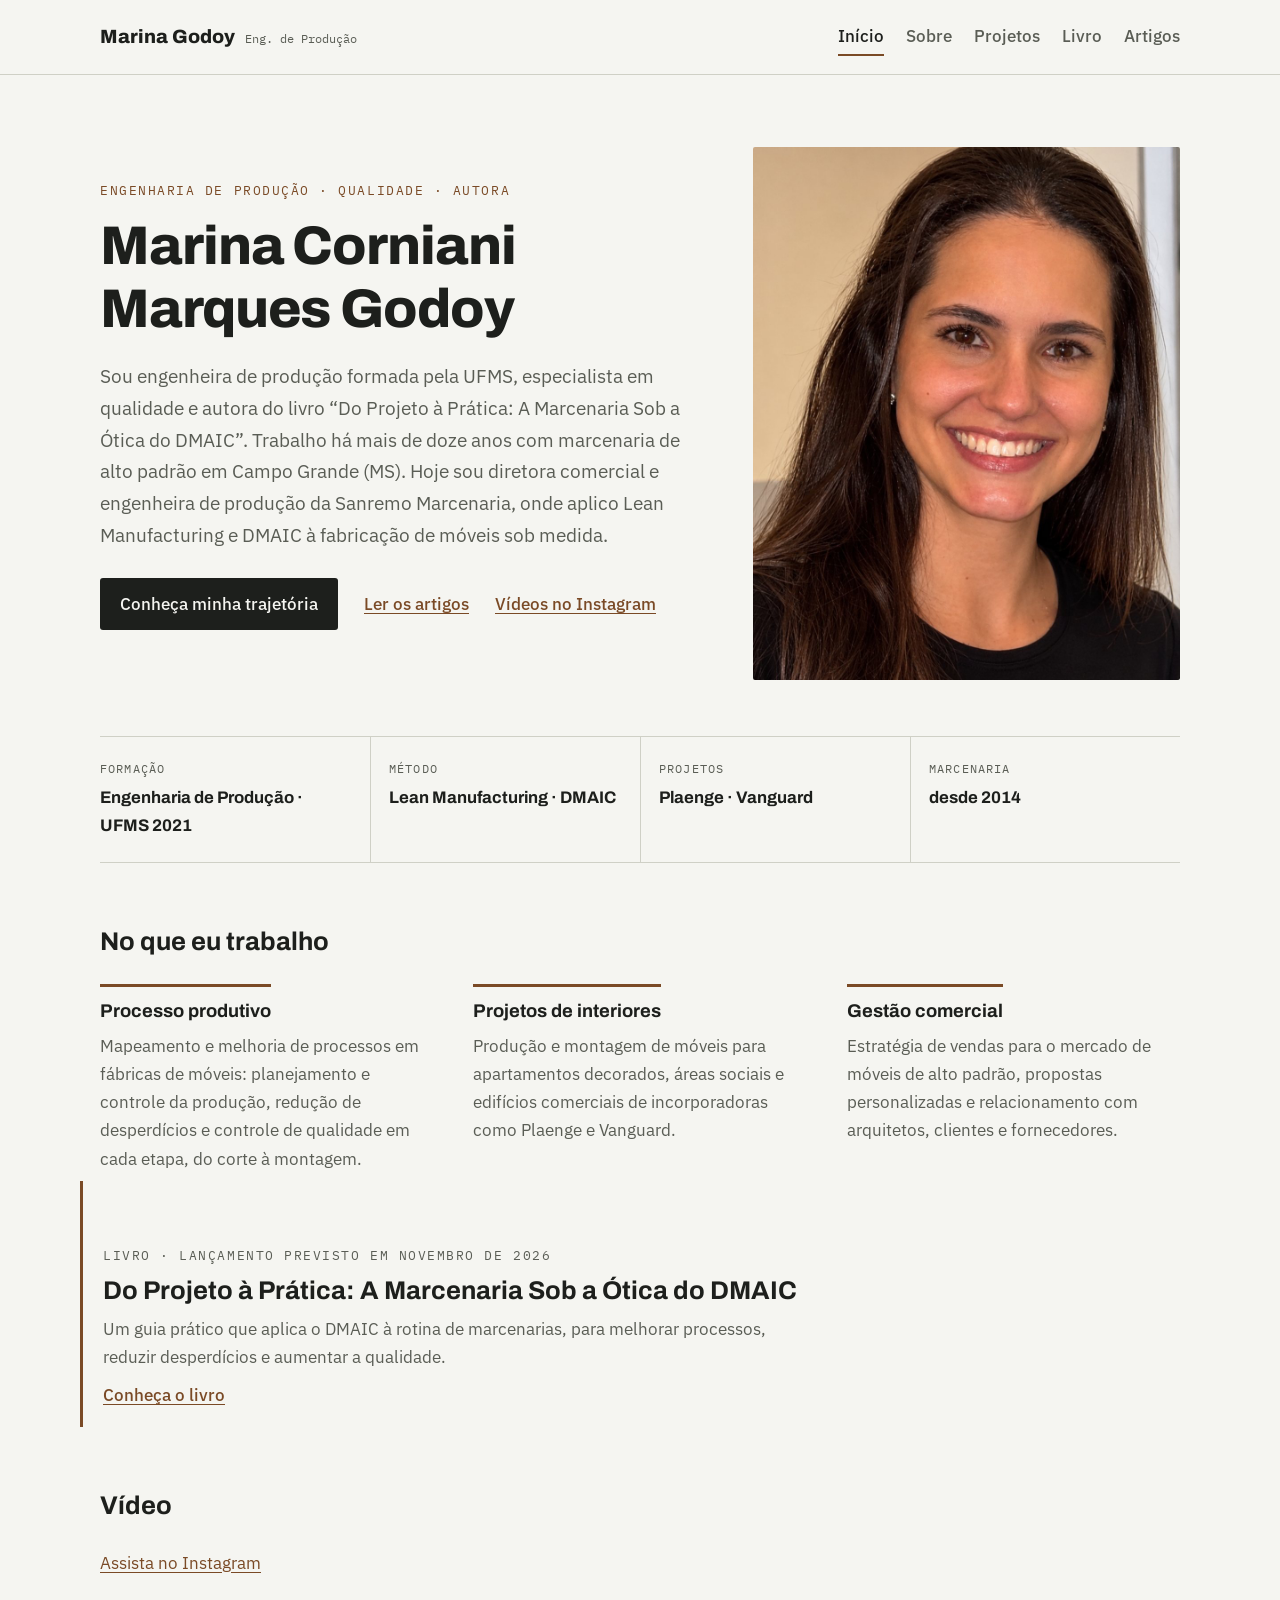
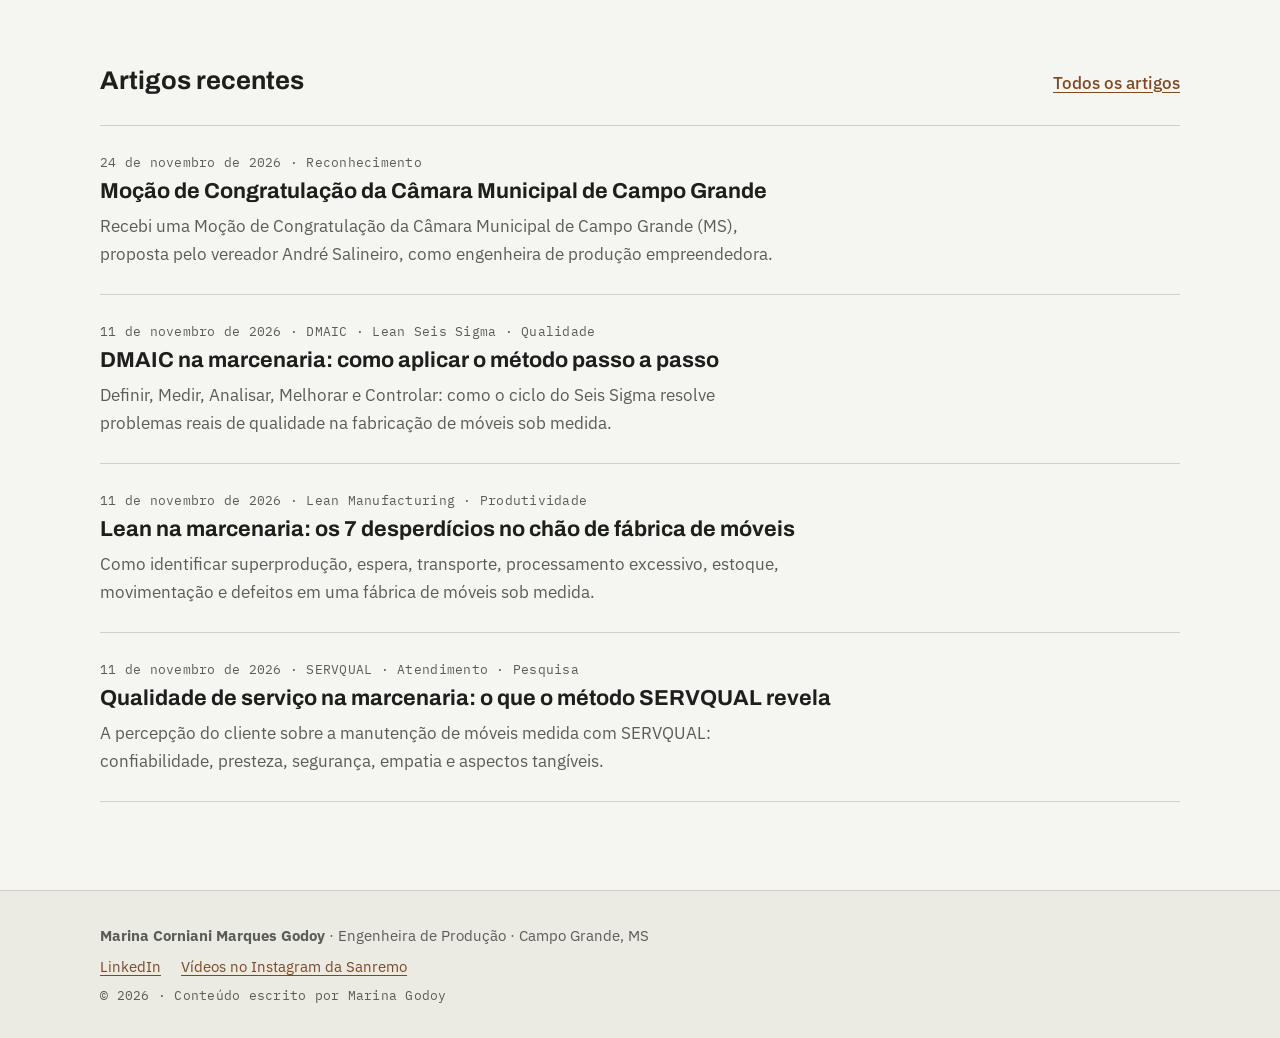
==== commit 6a6da920: "Post: Moção de Congratulação da Câmara Municipal de Campo Grande Co-Authored-By: Claude Opus 5.5 <no" ====
--- a/index.html
+++ b/index.html
@@ -91,6 +91,9 @@
     "name": "Engenheira de Produção",
     "skills": "Gestão da qualidade, DMAIC, Lean Manufacturing, controle de qualidade, PCP, marcenaria de alto padrão"
    },
+   "award": [
+    "Moção de Congratulação da Câmara Municipal de Campo Grande (MS), 2026"
+   ],
    "knowsLanguage": [
     "pt-BR",
     "en"
@@ -190,6 +193,10 @@
 <section class="faixa bloco">
 <div class="titulo-secao"><h2>Artigos recentes</h2><a class="link" href="/artigos/">Todos os artigos</a></div>
 <ul class="lista-artigos"><li class="item-artigo">
+<p class="meta mono"><time datetime="2026-11-24">24 de novembro de 2026</time> · Reconhecimento</p>
+<h3><a href="/artigos/mocao-camara-municipal-campo-grande/">Moção de Congratulação da Câmara Municipal de Campo Grande</a></h3>
+<p>Recebi uma Moção de Congratulação da Câmara Municipal de Campo Grande (MS), proposta pelo vereador André Salineiro, como engenheira de produção empreendedora.</p>
+</li><li class="item-artigo">
 <p class="meta mono"><time datetime="2026-11-11">11 de novembro de 2026</time> · DMAIC · Lean Seis Sigma · Qualidade</p>
 <h3><a href="/artigos/dmaic-na-marcenaria/">DMAIC na marcenaria: como aplicar o método passo a passo</a></h3>
 <p>Definir, Medir, Analisar, Melhorar e Controlar: como o ciclo do Seis Sigma resolve problemas reais de qualidade na fabricação de móveis sob medida.</p>
--- a/estilo.css
+++ b/estilo.css
@@ -126,3 +126,9 @@
 .livro-destaque h2 { margin-bottom: 10px; }
 .livro-destaque p { max-width: 68ch; color: var(--tinta-2); margin: 0 0 10px; }
 .video .instagram-media { max-width: 400px !important; min-width: 0 !important; width: 100% !important; margin: 0 !important; }
+.foto-evento { margin: 0 0 24px; max-width: 420px; }
+.foto-evento img { width: 100%; border-radius: 2px; }
+.foto-evento figcaption { font-size: .9rem; color: var(--tinta-2); margin-top: 8px; }
+.video-evento { margin: 24px 0; max-width: 340px; }
+.video-evento video { width: 100%; height: auto; display: block; background: #000; border-radius: 2px; }
+.video-evento figcaption { font-size: .9rem; color: var(--tinta-2); margin-top: 8px; }
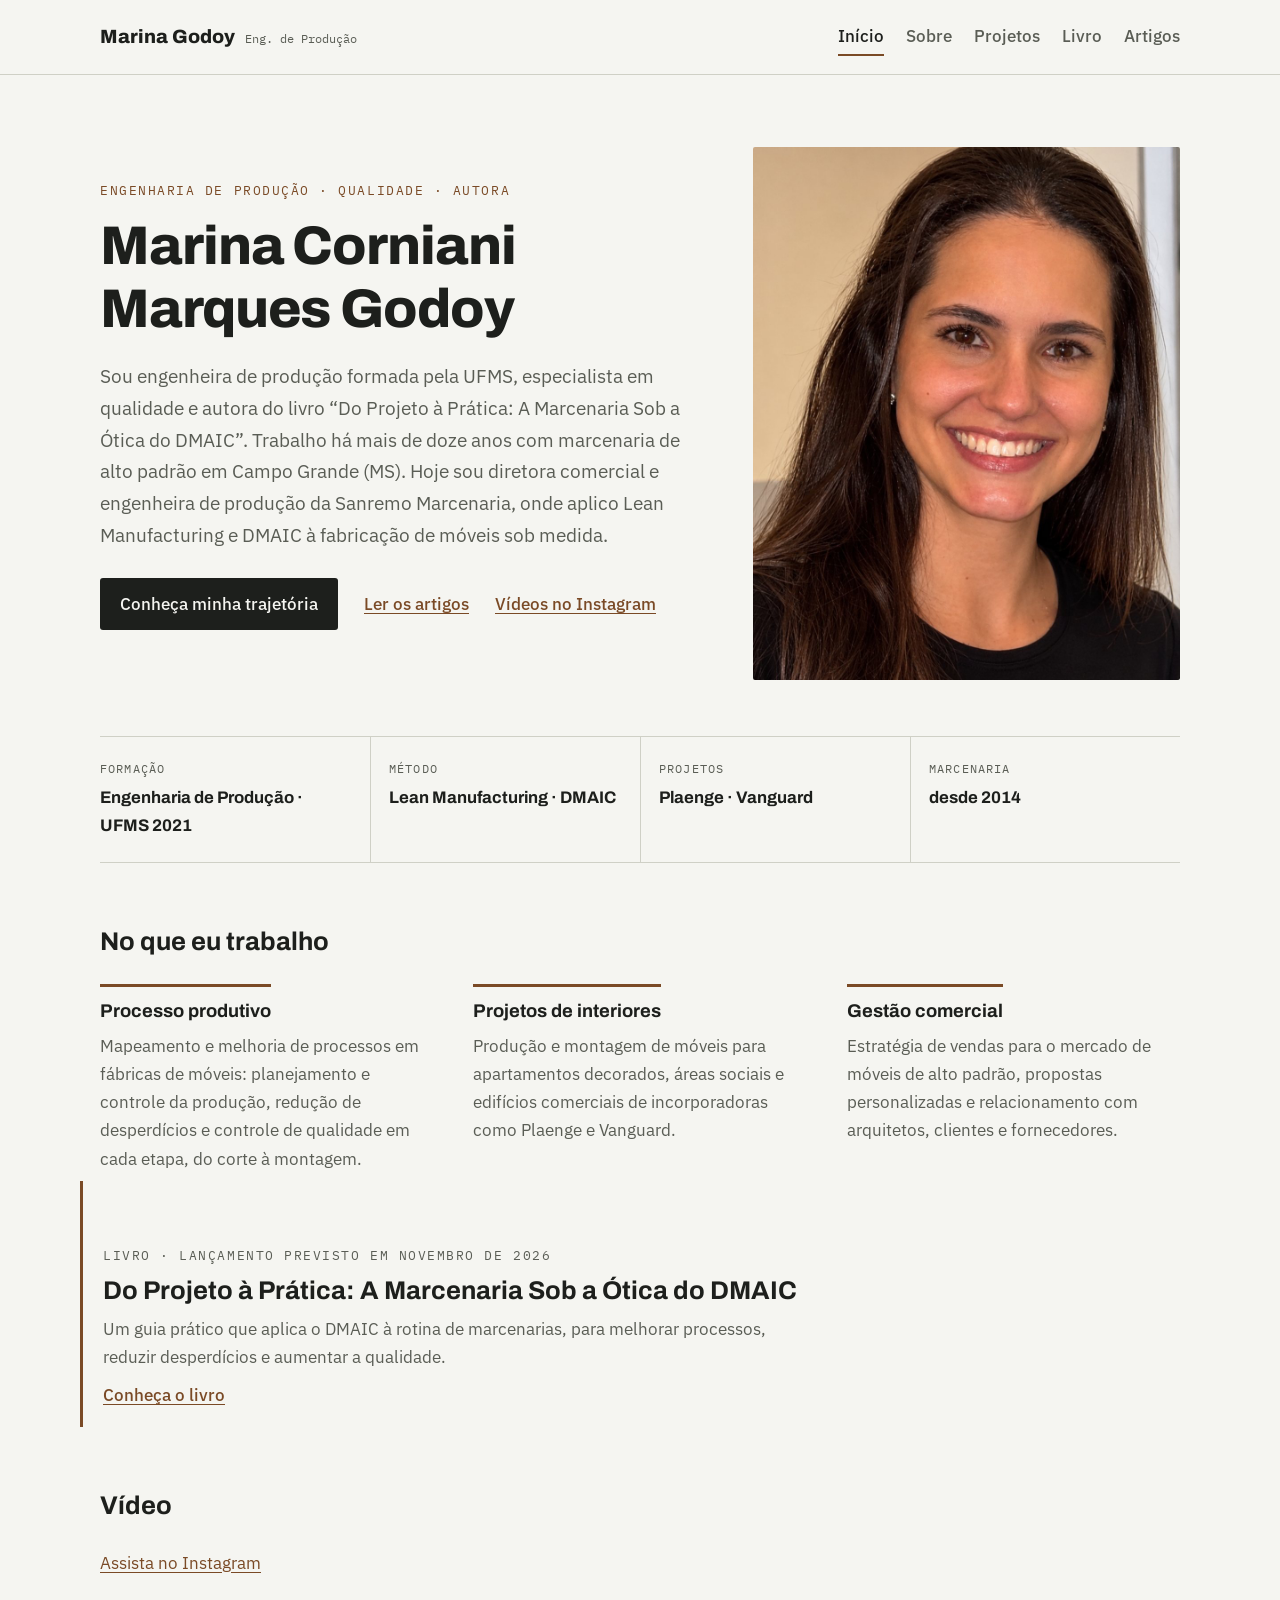
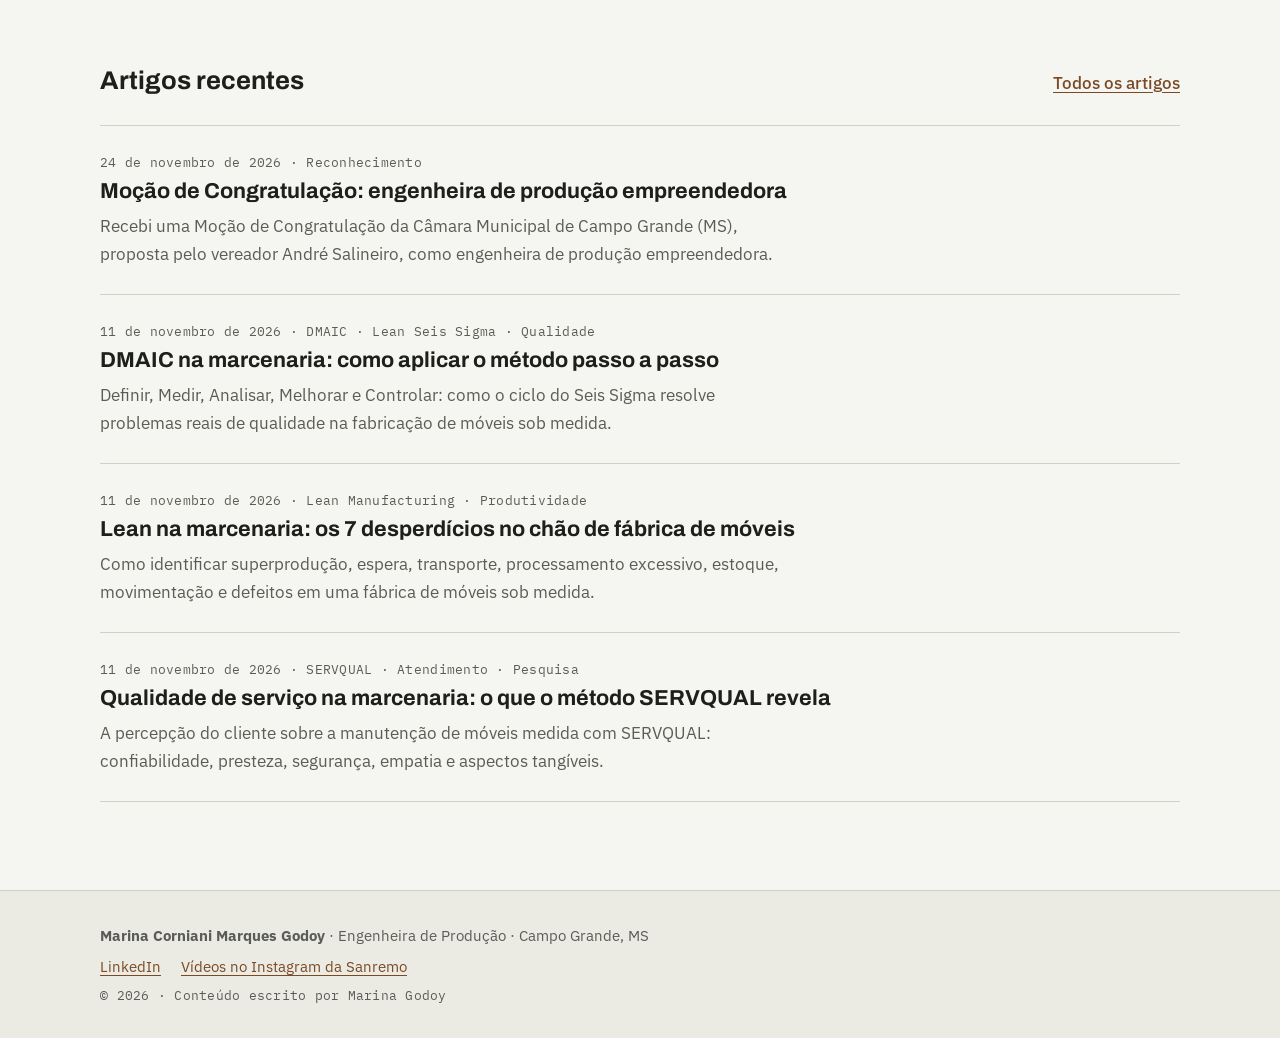
==== commit b7a3122f: "Muda título do post da moção Co-Authored-By: Claude Opus 5.5 <noreply@anthropic.com> Claude-Session:" ====
--- a/index.html
+++ b/index.html
@@ -194,7 +194,7 @@
 <div class="titulo-secao"><h2>Artigos recentes</h2><a class="link" href="/artigos/">Todos os artigos</a></div>
 <ul class="lista-artigos"><li class="item-artigo">
 <p class="meta mono"><time datetime="2026-11-24">24 de novembro de 2026</time> · Reconhecimento</p>
-<h3><a href="/artigos/mocao-camara-municipal-campo-grande/">Moção de Congratulação da Câmara Municipal de Campo Grande</a></h3>
+<h3><a href="/artigos/mocao-camara-municipal-campo-grande/">Moção de Congratulação: engenheira de produção empreendedora</a></h3>
 <p>Recebi uma Moção de Congratulação da Câmara Municipal de Campo Grande (MS), proposta pelo vereador André Salineiro, como engenheira de produção empreendedora.</p>
 </li><li class="item-artigo">
 <p class="meta mono"><time datetime="2026-11-11">11 de novembro de 2026</time> · DMAIC · Lean Seis Sigma · Qualidade</p>
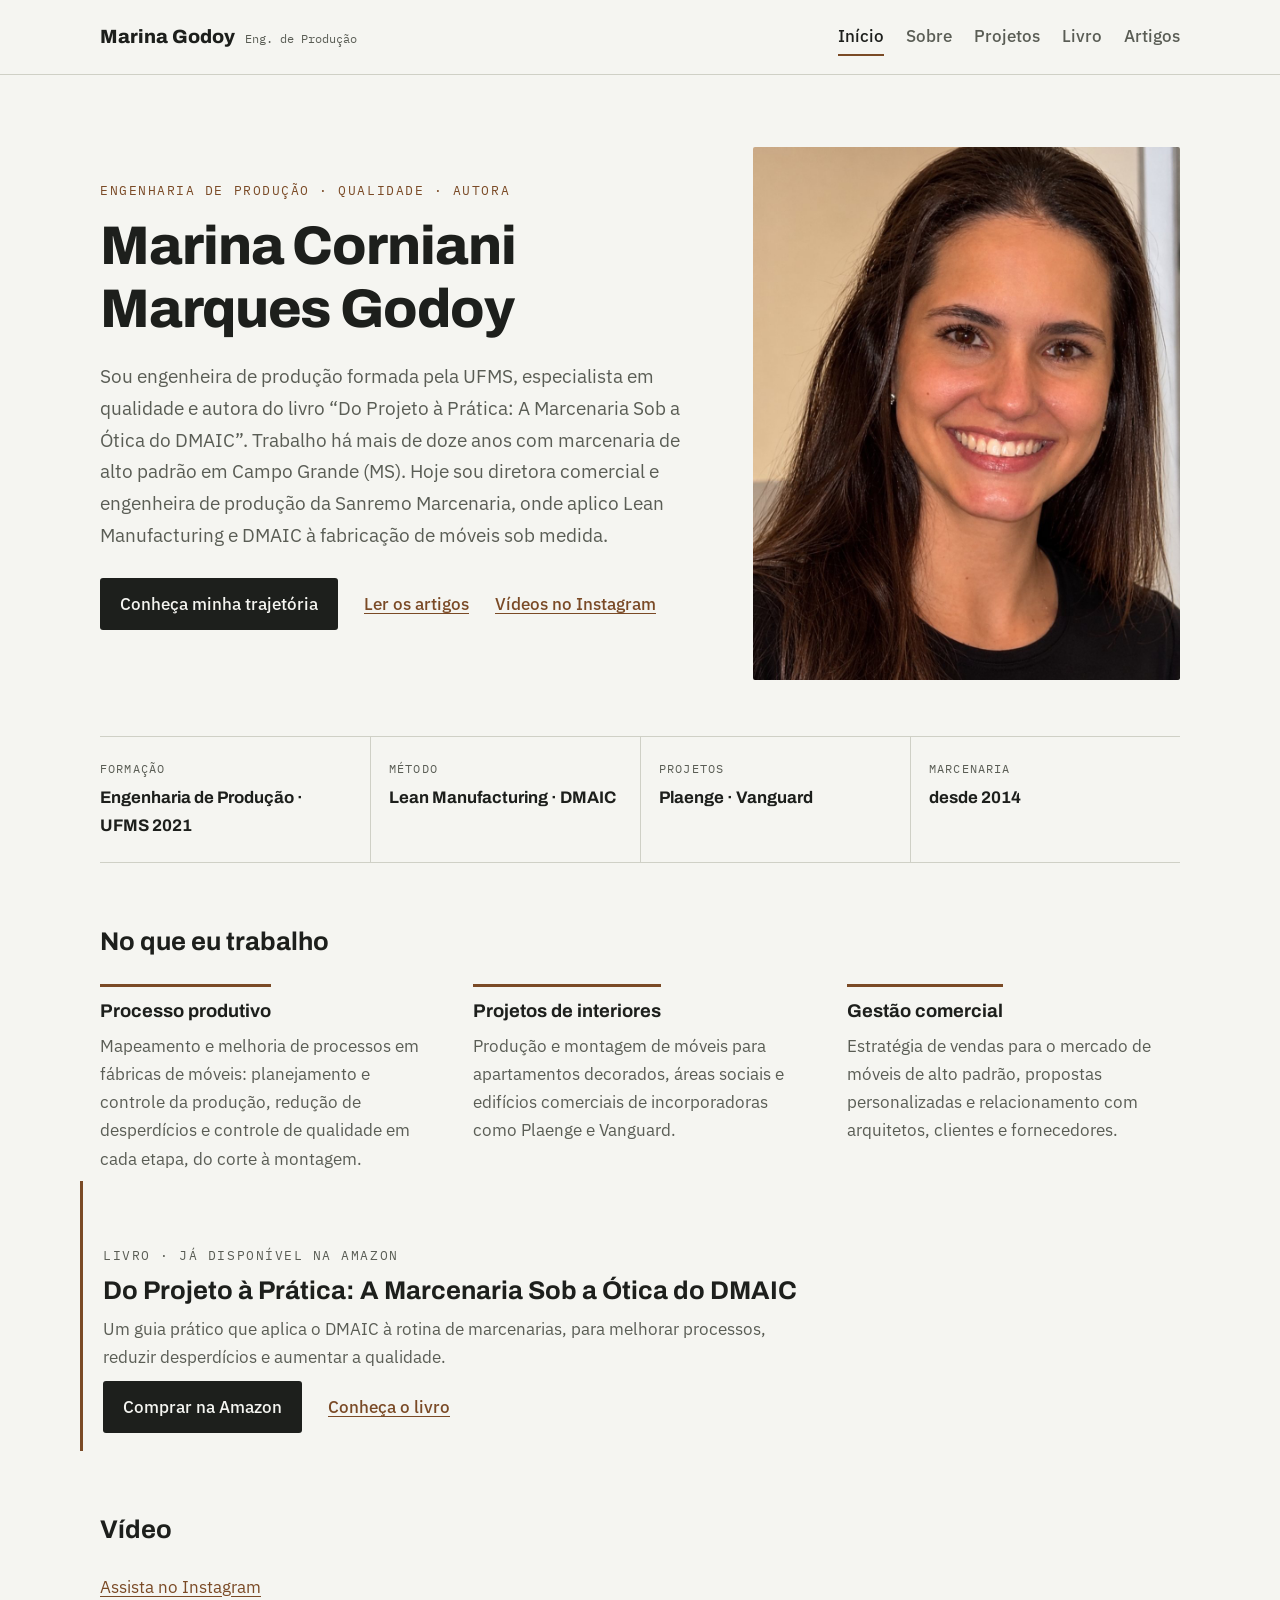
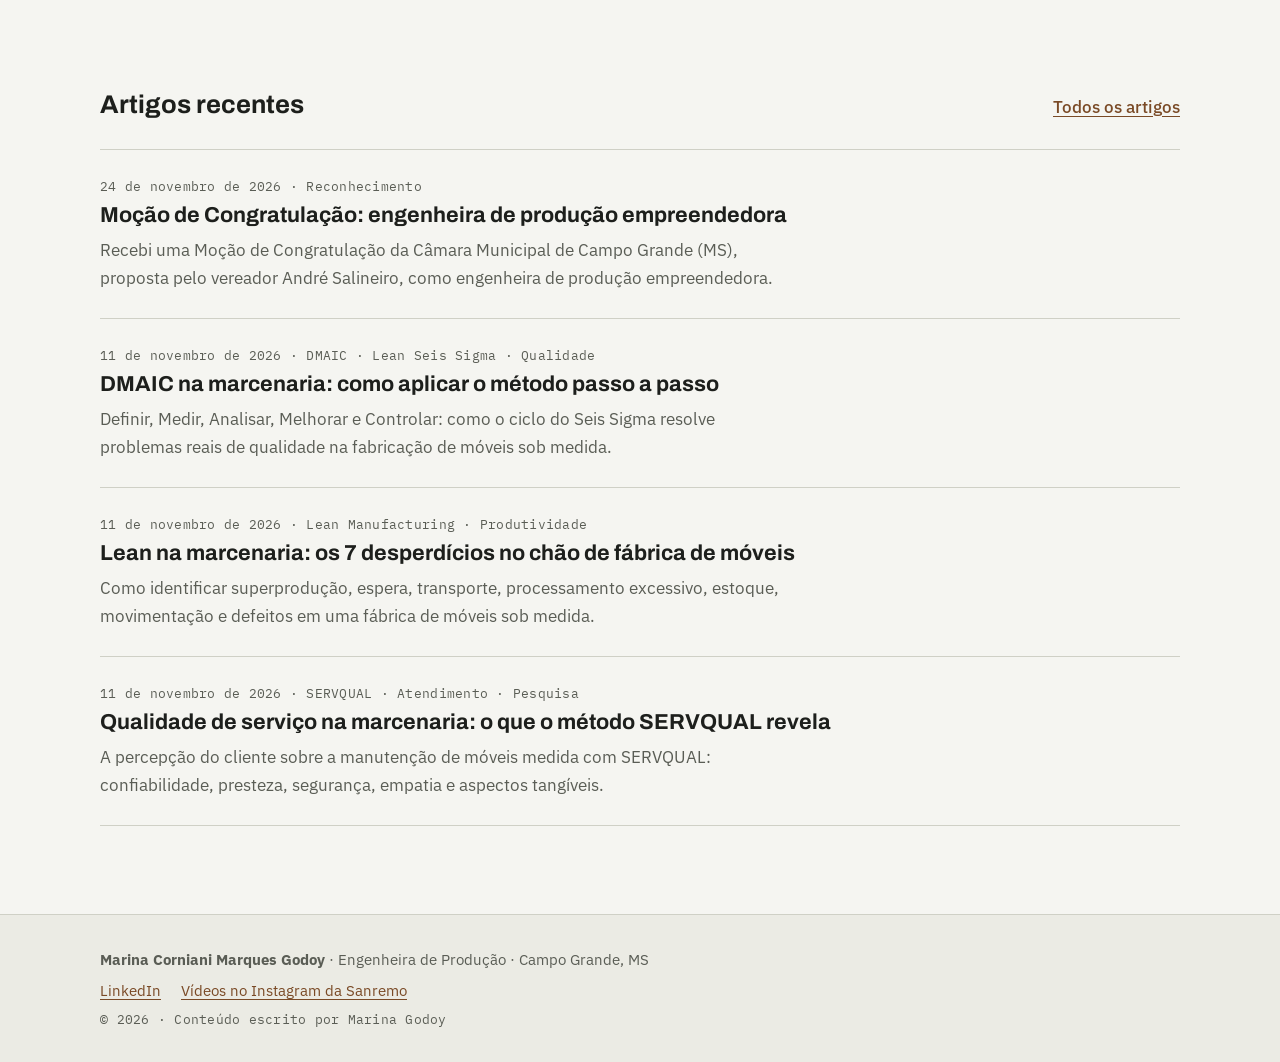
==== commit 8d3b20b5: "Livro disponível na Amazon: link de compra no site Co-Authored-By: Claude Opus 5.5 <noreply@anthropi" ====
--- a/index.html
+++ b/index.html
@@ -14,7 +14,7 @@
 <meta property="og:title" content="Marina Corniani Marques Godoy · Engenheira de Produção, Especialista em Qualidade e Autora">
 <meta property="og:description" content="Site oficial de Marina Corniani Marques Godoy (Marina Godoy), engenheira de produção (UFMS), especialista em qualidade e autora do livro Do Projeto à Prática: A Marcenaria Sob a Ótica do DMAIC. Campo Grande, MS.">
 <meta property="og:url" content="https://marinacmgodoy.github.io/">
-<meta property="og:image" content="https://marinacmgodoy.github.io/img/marina.jpg">
+<meta property="og:image" content="https://marinacmgodoy.github.io/img/marina-corniani-marques-godoy.jpg">
 <meta name="twitter:card" content="summary_large_image">
 <link rel="icon" href="/img/favicon.svg" type="image/svg+xml">
 <link rel="preconnect" href="https://fonts.googleapis.com">
@@ -41,7 +41,7 @@
    "givenName": "Marina",
    "familyName": "Godoy",
    "url": "https://marinacmgodoy.github.io/",
-   "image": "https://marinacmgodoy.github.io/img/marina.jpg",
+   "image": "https://marinacmgodoy.github.io/img/marina-corniani-marques-godoy.jpg",
    "jobTitle": "Engenheira de Produção e Diretora Comercial",
    "description": "Engenheira de produção formada pela UFMS, especialista em qualidade e autora do livro “Do Projeto à Prática: A Marcenaria Sob a Ótica do DMAIC”. Diretora comercial e engenheira de produção da Sanremo Marcenaria, em Campo Grande (MS), aplica DMAIC, Lean Manufacturing e controle de qualidade à fabricação de móveis sob medida de alto padrão.",
    "worksFor": {
@@ -136,7 +136,7 @@
    "mainEntity": {
     "@id": "https://marinacmgodoy.github.io/#marina"
    },
-   "dateModified": "2026-11-23T08:00:00-04:00"
+   "dateModified": "2026-11-25T08:00:00-04:00"
   }
  ]
 }
@@ -156,7 +156,7 @@
 <p class="lead">Sou engenheira de produção formada pela UFMS, especialista em qualidade e autora do livro “Do Projeto à Prática: A Marcenaria Sob a Ótica do DMAIC”. Trabalho há mais de doze anos com marcenaria de alto padrão em Campo Grande (MS). Hoje sou diretora comercial e engenheira de produção da Sanremo Marcenaria, onde aplico Lean Manufacturing e DMAIC à fabricação de móveis sob medida.</p>
 <p class="acoes"><a class="botao" href="/sobre/">Conheça minha trajetória</a><a class="link" href="/artigos/">Ler os artigos</a><a class="link" href="https://www.instagram.com/sanremomarcenaria/" rel="noopener" target="_blank">Vídeos no Instagram</a></p>
 </div>
-<figure class="retrato"><img src="/img/marina.jpg" alt="Retrato de Marina Corniani Marques Godoy" width="480" height="600"></figure>
+<figure class="retrato"><img src="/img/marina-corniani-marques-godoy.jpg" alt="Retrato de Marina Corniani Marques Godoy" width="480" height="600"></figure>
 </section>
 
 <section class="faixa cotas" aria-label="Destaques">
@@ -178,10 +178,10 @@
 </section>
 
 <section class="faixa bloco livro-destaque">
-<p class="sobrelinha mono">Livro · lançamento previsto em novembro de 2026</p>
+<p class="sobrelinha mono">Livro · já disponível na Amazon</p>
 <h2>Do Projeto à Prática: A Marcenaria Sob a Ótica do DMAIC</h2>
 <p>Um guia prático que aplica o DMAIC à rotina de marcenarias, para melhorar processos, reduzir desperdícios e aumentar a qualidade.</p>
-<p><a class="link" href="/livro/">Conheça o livro</a></p>
+<p class="acoes"><a class="botao" href="https://a.co/d/03UkVScA" rel="noopener" target="_blank">Comprar na Amazon</a><a class="link" href="/livro/">Conheça o livro</a></p>
 </section>
 
 <section class="faixa bloco video">
